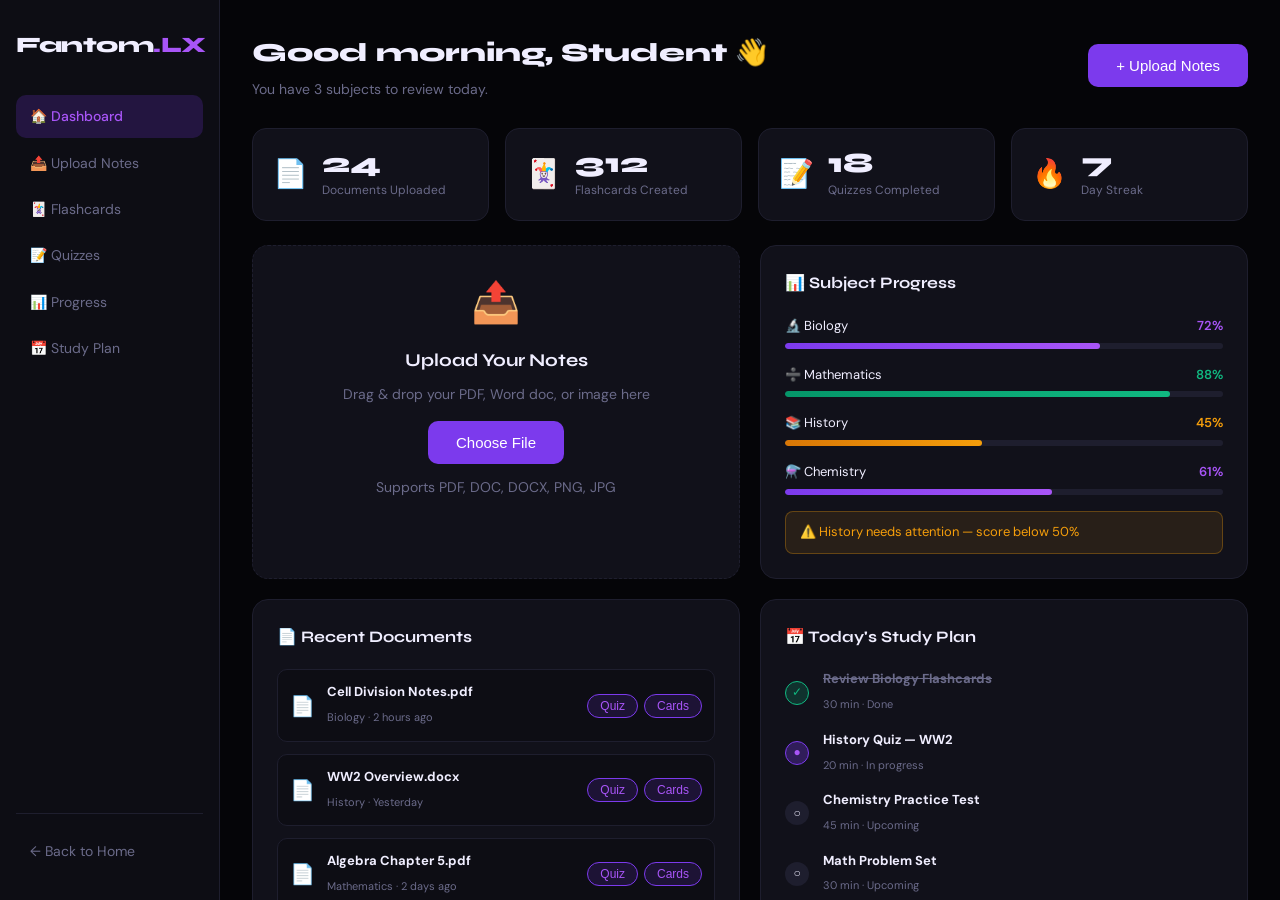
==== dashboard.html @ 014b1db8 "add website files" ====
<!DOCTYPE html>
<html lang="en">
<head>
<meta charset="UTF-8"/>
<meta name="viewport" content="width=device-width, initial-scale=1.0"/>
<title>Fantom.LX — Dashboard</title>
<link href="https://fonts.googleapis.com/css2?family=Syne:wght@400;600;700;800&family=DM+Sans:wght@300;400;500&display=swap" rel="stylesheet"/>
<link rel="stylesheet" href="style.css"/>
<link rel="stylesheet" href="dashboard.css"/>
</head>
<body class="dash-body">

<div class="dash-layout">

  <!-- SIDEBAR -->
  <aside class="dash-sidebar">
    <div class="nav-logo" style="padding:0 0 32px">Fantom<span>.LX</span></div>
    <nav class="dash-nav">
      <a href="#" class="dash-nav-item active">🏠 Dashboard</a>
      <a href="#" class="dash-nav-item">📤 Upload Notes</a>
      <a href="#" class="dash-nav-item">🃏 Flashcards</a>
      <a href="#" class="dash-nav-item">📝 Quizzes</a>
      <a href="#" class="dash-nav-item">📊 Progress</a>
      <a href="#" class="dash-nav-item">📅 Study Plan</a>
    </nav>
    <div class="sidebar-bottom">
      <a href="index.html" class="dash-nav-item">← Back to Home</a>
    </div>
  </aside>

  <!-- MAIN -->
  <main class="dash-main">
    <div class="dash-header">
      <div>
        <h1 class="dash-title">Good morning, Student 👋</h1>
        <p class="dash-sub">You have 3 subjects to review today.</p>
      </div>
      <button class="btn-primary" id="uploadBtn">+ Upload Notes</button>
    </div>

    <!-- STATS ROW -->
    <div class="dash-stats">
      <div class="dash-stat-card">
        <div class="dash-stat-icon">📄</div>
        <div>
          <div class="dash-stat-val">24</div>
          <div class="dash-stat-label">Documents Uploaded</div>
        </div>
      </div>
      <div class="dash-stat-card">
        <div class="dash-stat-icon">🃏</div>
        <div>
          <div class="dash-stat-val">312</div>
          <div class="dash-stat-label">Flashcards Created</div>
        </div>
      </div>
      <div class="dash-stat-card">
        <div class="dash-stat-icon">📝</div>
        <div>
          <div class="dash-stat-val">18</div>
          <div class="dash-stat-label">Quizzes Completed</div>
        </div>
      </div>
      <div class="dash-stat-card">
        <div class="dash-stat-icon">🔥</div>
        <div>
          <div class="dash-stat-val">7</div>
          <div class="dash-stat-label">Day Streak</div>
        </div>
      </div>
    </div>

    <div class="dash-grid">

      <!-- UPLOAD AREA -->
      <div class="dash-card upload-area" id="dropZone">
        <div class="upload-icon">📤</div>
        <h3>Upload Your Notes</h3>
        <p>Drag & drop your PDF, Word doc, or image here</p>
        <button class="btn-primary" onclick="document.getElementById('fileInput').click()">Choose File</button>
        <input type="file" id="fileInput" accept=".pdf,.doc,.docx,.png,.jpg" style="display:none"/>
        <p class="upload-note">Supports PDF, DOC, DOCX, PNG, JPG</p>
      </div>

      <!-- SUBJECT PROGRESS -->
      <div class="dash-card">
        <h3 class="card-title">📊 Subject Progress</h3>
        <div class="subject-progress">
          <div class="subj-row">
            <div class="subj-info"><span>🔬 Biology</span><span class="subj-pct">72%</span></div>
            <div class="progress-bar"><div style="width:72%;background:linear-gradient(90deg,#7c3aed,#a855f7)"></div></div>
          </div>
          <div class="subj-row">
            <div class="subj-info"><span>➗ Mathematics</span><span class="subj-pct good">88%</span></div>
            <div class="progress-bar"><div style="width:88%;background:linear-gradient(90deg,#059669,#10b981)"></div></div>
          </div>
          <div class="subj-row">
            <div class="subj-info"><span>📚 History</span><span class="subj-pct warn">45%</span></div>
            <div class="progress-bar"><div style="width:45%;background:linear-gradient(90deg,#d97706,#f59e0b)"></div></div>
          </div>
          <div class="subj-row">
            <div class="subj-info"><span>⚗️ Chemistry</span><span class="subj-pct">61%</span></div>
            <div class="progress-bar"><div style="width:61%;background:linear-gradient(90deg,#7c3aed,#a855f7)"></div></div>
          </div>
        </div>
        <div class="weak-alert">⚠️ History needs attention — score below 50%</div>
      </div>

      <!-- RECENT DOCS -->
      <div class="dash-card">
        <h3 class="card-title">📄 Recent Documents</h3>
        <div class="doc-list">
          <div class="doc-item">
            <div class="doc-icon">📄</div>
            <div class="doc-info"><strong>Cell Division Notes.pdf</strong><small>Biology · 2 hours ago</small></div>
            <div class="doc-actions"><button class="pill-btn">Quiz</button><button class="pill-btn">Cards</button></div>
          </div>
          <div class="doc-item">
            <div class="doc-icon">📄</div>
            <div class="doc-info"><strong>WW2 Overview.docx</strong><small>History · Yesterday</small></div>
            <div class="doc-actions"><button class="pill-btn">Quiz</button><button class="pill-btn">Cards</button></div>
          </div>
          <div class="doc-item">
            <div class="doc-icon">📄</div>
            <div class="doc-info"><strong>Algebra Chapter 5.pdf</strong><small>Mathematics · 2 days ago</small></div>
            <div class="doc-actions"><button class="pill-btn">Quiz</button><button class="pill-btn">Cards</button></div>
          </div>
        </div>
      </div>

      <!-- TODAY'S PLAN -->
      <div class="dash-card">
        <h3 class="card-title">📅 Today's Study Plan</h3>
        <div class="plan-list">
          <div class="plan-item done">
            <div class="plan-check">✓</div>
            <div><strong>Review Biology Flashcards</strong><small>30 min · Done</small></div>
          </div>
          <div class="plan-item active">
            <div class="plan-check active">●</div>
            <div><strong>History Quiz — WW2</strong><small>20 min · In progress</small></div>
          </div>
          <div class="plan-item">
            <div class="plan-check">○</div>
            <div><strong>Chemistry Practice Test</strong><small>45 min · Upcoming</small></div>
          </div>
          <div class="plan-item">
            <div class="plan-check">○</div>
            <div><strong>Math Problem Set</strong><small>30 min · Upcoming</small></div>
          </div>
        </div>
      </div>

    </div>
  </main>
</div>

<!-- UPLOAD MODAL -->
<div class="modal-overlay" id="modalOverlay">
  <div class="modal">
    <div class="modal-header">
      <h3>Processing Your Notes</h3>
      <button class="modal-close" id="modalClose">✕</button>
    </div>
    <div class="modal-body">
      <div class="processing-step done">✓ File uploaded successfully</div>
      <div class="processing-step done">✓ Text extracted</div>
      <div class="processing-step active">⟳ Generating AI summary...</div>
      <div class="processing-step">○ Creating flashcards</div>
      <div class="processing-step">○ Building quiz questions</div>
      <div class="processing-step">○ Updating progress tracker</div>
    </div>
  </div>
</div>

<script src="script.js"></script>
</body>
</html>
---- style.css ----
/* =============================================
   FANTOM.LX — style.css
   Edit colors, fonts, spacing here
   ============================================= */

:root {
  --black: #050508;
  --dark: #0d0d14;
  --card: #11111a;
  --border: #1e1e2e;
  --purple: #7c3aed;
  --purple-light: #a855f7;
  --purple-glow: rgba(124, 58, 237, 0.3);
  --white: #f0eeff;
  --gray: #6b6b8a;
  --font-display: 'Syne', sans-serif;
  --font-body: 'DM Sans', sans-serif;
}

* { box-sizing: border-box; margin: 0; padding: 0; }
html { scroll-behavior: smooth; }

body {
  background: var(--black);
  color: var(--white);
  font-family: var(--font-body);
  font-size: 16px;
  line-height: 1.6;
  overflow-x: hidden;
}

/* ---- NAVBAR ---- */
.navbar {
  position: fixed;
  top: 0; left: 0; right: 0;
  z-index: 100;
  display: flex;
  align-items: center;
  padding: 18px 6%;
  background: rgba(5,5,8,0.85);
  backdrop-filter: blur(12px);
  border-bottom: 1px solid var(--border);
}
.nav-logo {
  font-family: var(--font-display);
  font-size: 22px;
  font-weight: 800;
  color: var(--white);
  text-decoration: none;
  letter-spacing: -0.5px;
}
.nav-logo span { color: var(--purple-light); }
.nav-links {
  display: flex;
  list-style: none;
  gap: 32px;
  margin-left: 48px;
}
.nav-links a {
  color: var(--gray);
  text-decoration: none;
  font-size: 14px;
  transition: color 0.2s;
}
.nav-links a:hover { color: var(--white); }
.nav-cta {
  margin-left: auto;
  background: var(--purple);
  color: #fff;
  text-decoration: none;
  padding: 9px 22px;
  border-radius: 8px;
  font-size: 14px;
  font-weight: 500;
  transition: background 0.2s;
}
.nav-cta:hover { background: var(--purple-light); }
.nav-toggle { display: none; cursor: pointer; font-size: 22px; margin-left: auto; }

/* ---- HERO ---- */
.hero {
  min-height: 100vh;
  display: flex;
  align-items: center;
  padding: 120px 6% 80px;
  position: relative;
  overflow: hidden;
  gap: 60px;
}
.hero-bg { position: absolute; inset: 0; pointer-events: none; }
.orb {
  position: absolute;
  border-radius: 50%;
  filter: blur(80px);
  opacity: 0.35;
}
.orb1 {
  width: 500px; height: 500px;
  background: var(--purple);
  top: -100px; left: -100px;
  animation: float 8s ease-in-out infinite;
}
.orb2 {
  width: 400px; height: 400px;
  background: #1a0a3d;
  bottom: -50px; right: 10%;
  animation: float 10s ease-in-out infinite reverse;
}
@keyframes float { 0%,100%{transform:translateY(0)} 50%{transform:translateY(-30px)} }
.grid-overlay {
  position: absolute; inset: 0;
  background-image: linear-gradient(var(--border) 1px, transparent 1px),
                    linear-gradient(90deg, var(--border) 1px, transparent 1px);
  background-size: 60px 60px;
  opacity: 0.3;
}
.hero-content { flex: 1; position: relative; z-index: 1; max-width: 560px; }
.hero-badge {
  display: inline-block;
  background: rgba(124,58,237,0.15);
  border: 1px solid var(--purple);
  color: var(--purple-light);
  padding: 6px 16px;
  border-radius: 20px;
  font-size: 13px;
  font-weight: 500;
  margin-bottom: 24px;
  animation: fadeUp 0.6s ease both;
}
.hero-title {
  font-family: var(--font-display);
  font-size: clamp(42px, 6vw, 72px);
  font-weight: 800;
  line-height: 1.05;
  letter-spacing: -2px;
  margin-bottom: 24px;
  animation: fadeUp 0.6s 0.1s ease both;
}
.hero-title span { color: var(--purple-light); }
.hero-sub {
  font-size: 17px;
  color: var(--gray);
  line-height: 1.7;
  margin-bottom: 36px;
  animation: fadeUp 0.6s 0.2s ease both;
}
.hero-btns {
  display: flex;
  gap: 14px;
  flex-wrap: wrap;
  margin-bottom: 48px;
  animation: fadeUp 0.6s 0.3s ease both;
}
.btn-primary {
  background: var(--purple);
  color: #fff;
  text-decoration: none;
  padding: 13px 28px;
  border-radius: 10px;
  font-size: 15px;
  font-weight: 500;
  transition: all 0.2s;
  border: none;
  cursor: pointer;
  display: inline-block;
}
.btn-primary:hover { background: var(--purple-light); transform: translateY(-2px); box-shadow: 0 8px 30px var(--purple-glow); }
.btn-primary.large { padding: 16px 36px; font-size: 17px; }
.btn-primary.full { width: 100%; text-align: center; }
.btn-ghost {
  background: transparent;
  color: var(--white);
  text-decoration: none;
  padding: 13px 28px;
  border-radius: 10px;
  font-size: 15px;
  font-weight: 500;
  border: 1px solid var(--border);
  transition: all 0.2s;
  display: inline-block;
  cursor: pointer;
}
.btn-ghost:hover { border-color: var(--purple); color: var(--purple-light); }
.btn-ghost.full { width: 100%; text-align: center; }
.hero-stats {
  display: flex;
  align-items: center;
  gap: 24px;
  animation: fadeUp 0.6s 0.4s ease both;
}
.stat { font-size: 14px; color: var(--gray); }
.stat span { display: block; font-family: var(--font-display); font-size: 24px; font-weight: 700; color: var(--white); }
.stat-div { width: 1px; height: 40px; background: var(--border); }

/* Hero Visual */
.hero-visual {
  flex: 1;
  position: relative;
  height: 480px;
  z-index: 1;
  animation: fadeUp 0.8s 0.3s ease both;
}
.card-float {
  position: absolute;
  background: var(--card);
  border: 1px solid var(--border);
  border-radius: 14px;
  padding: 14px 18px;
  display: flex;
  align-items: center;
  gap: 12px;
  font-size: 13px;
  backdrop-filter: blur(10px);
  box-shadow: 0 20px 60px rgba(0,0,0,0.4);
}
.card1 { top: 20px; left: 0; width: 240px; animation: floatCard 6s ease-in-out infinite; }
.card2 { top: 100px; right: 20px; width: 210px; animation: floatCard 7s ease-in-out infinite 1s; }
.card3 { bottom: 120px; left: 20px; width: 200px; animation: floatCard 5s ease-in-out infinite 0.5s; }
@keyframes floatCard { 0%,100%{transform:translateY(0)} 50%{transform:translateY(-10px)} }
.card-icon { font-size: 22px; }
.card-text strong { display: block; color: var(--white); }
.card-text small { color: var(--gray); }
.card-bar { width: 100%; height: 4px; background: var(--border); border-radius: 2px; margin-top: 8px; }
.card-bar-fill { height: 100%; width: 65%; background: linear-gradient(90deg, var(--purple), var(--purple-light)); border-radius: 2px; animation: grow 2s ease infinite alternate; }
@keyframes grow { from{width:30%} to{width:80%} }
.phone-mock {
  position: absolute;
  bottom: 0; right: 0;
  width: 220px;
  background: var(--card);
  border: 1px solid var(--border);
  border-radius: 24px;
  padding: 20px 16px;
  box-shadow: 0 30px 80px rgba(0,0,0,0.5), 0 0 0 6px rgba(124,58,237,0.1);
}
.phone-header { font-family: var(--font-display); font-size: 14px; font-weight: 700; margin-bottom: 14px; color: var(--white); }
.phone-item { padding: 8px 12px; border-radius: 8px; font-size: 13px; color: var(--gray); margin-bottom: 4px; cursor: pointer; transition: all 0.2s; }
.phone-item.active { background: rgba(124,58,237,0.2); color: var(--purple-light); font-weight: 500; }
.phone-progress { margin-top: 14px; }
.progress-label { display: flex; justify-content: space-between; font-size: 11px; color: var(--gray); margin-bottom: 5px; margin-top: 10px; }
.progress-label span { color: var(--purple-light); }
.progress-bar { height: 5px; background: var(--border); border-radius: 3px; overflow: hidden; }
.progress-bar div { height: 100%; background: linear-gradient(90deg, var(--purple), var(--purple-light)); border-radius: 3px; transition: width 1s ease; }

/* ---- SECTIONS SHARED ---- */
section { padding: 100px 6%; }
.section-label {
  font-size: 13px;
  color: var(--purple-light);
  font-weight: 600;
  letter-spacing: 0.1em;
  text-transform: uppercase;
  margin-bottom: 16px;
}
.section-title {
  font-family: var(--font-display);
  font-size: clamp(32px, 4vw, 52px);
  font-weight: 800;
  line-height: 1.1;
  letter-spacing: -1.5px;
  margin-bottom: 60px;
}

/* ---- FEATURES ---- */
.features { background: var(--dark); }
.features-grid {
  display: grid;
  grid-template-columns: repeat(auto-fit, minmax(280px, 1fr));
  gap: 20px;
}
.feature-card {
  background: var(--card);
  border: 1px solid var(--border);
  border-radius: 16px;
  padding: 28px;
  transition: all 0.3s;
  position: relative;
  overflow: hidden;
}
.feature-card:hover { border-color: var(--purple); transform: translateY(-4px); box-shadow: 0 20px 50px rgba(0,0,0,0.3); }
.feature-card.featured { border-color: var(--purple); background: rgba(124,58,237,0.08); }
.feature-badge {
  display: inline-block;
  background: var(--purple);
  color: #fff;
  font-size: 11px;
  font-weight: 600;
  padding: 3px 10px;
  border-radius: 20px;
  margin-bottom: 14px;
}
.feature-icon { font-size: 32px; margin-bottom: 16px; }
.feature-card h3 { font-family: var(--font-display); font-size: 18px; font-weight: 700; margin-bottom: 10px; }
.feature-card p { color: var(--gray); font-size: 14px; line-height: 1.7; }

/* ---- HOW IT WORKS ---- */
.how { background: var(--black); }
.steps {
  display: flex;
  align-items: flex-start;
  gap: 20px;
  flex-wrap: wrap;
}
.step {
  flex: 1;
  min-width: 220px;
  background: var(--card);
  border: 1px solid var(--border);
  border-radius: 16px;
  padding: 32px 28px;
  transition: border-color 0.3s;
}
.step:hover { border-color: var(--purple); }
.step-num {
  font-family: var(--font-display);
  font-size: 48px;
  font-weight: 800;
  color: rgba(124,58,237,0.25);
  line-height: 1;
  margin-bottom: 20px;
}
.step h3 { font-family: var(--font-display); font-size: 20px; font-weight: 700; margin-bottom: 12px; }
.step p { color: var(--gray); font-size: 14px; line-height: 1.7; }
.step-arrow {
  font-size: 28px;
  color: var(--purple);
  margin-top: 60px;
  flex-shrink: 0;
}

/* ---- SUBJECTS ---- */
.subjects { background: var(--dark); text-align: center; }
.subjects .section-title { text-align: center; }
.subjects-grid {
  display: flex;
  flex-wrap: wrap;
  gap: 12px;
  justify-content: center;
}
.subject-tag {
  background: var(--card);
  border: 1px solid var(--border);
  border-radius: 30px;
  padding: 10px 20px;
  font-size: 14px;
  font-weight: 500;
  transition: all 0.2s;
  cursor: default;
}
.subject-tag:hover { border-color: var(--purple); color: var(--purple-light); background: rgba(124,58,237,0.1); }

/* ---- PRICING ---- */
.pricing { background: var(--black); }
.pricing-grid {
  display: grid;
  grid-template-columns: repeat(auto-fit, minmax(260px, 1fr));
  gap: 24px;
  max-width: 900px;
}
.price-card {
  background: var(--card);
  border: 1px solid var(--border);
  border-radius: 20px;
  padding: 32px;
  position: relative;
  transition: border-color 0.3s;
}
.price-card:hover { border-color: var(--purple); }
.price-card.popular { border-color: var(--purple); background: rgba(124,58,237,0.06); }
.popular-badge {
  position: absolute;
  top: -12px; left: 50%;
  transform: translateX(-50%);
  background: var(--purple);
  color: #fff;
  font-size: 11px;
  font-weight: 700;
  padding: 4px 16px;
  border-radius: 20px;
  white-space: nowrap;
}
.price-name { font-family: var(--font-display); font-size: 20px; font-weight: 700; margin-bottom: 8px; }
.price-amount { font-family: var(--font-display); font-size: 48px; font-weight: 800; color: var(--purple-light); line-height: 1; margin-bottom: 28px; }
.price-amount span { font-size: 18px; color: var(--gray); }
.price-features { list-style: none; margin-bottom: 28px; }
.price-features li { padding: 8px 0; border-bottom: 1px solid var(--border); font-size: 14px; }
.price-features li.muted { color: var(--gray); }

/* ---- CTA ---- */
.cta {
  background: var(--dark);
  text-align: center;
  position: relative;
  overflow: hidden;
}
.cta-orb {
  position: absolute;
  width: 600px; height: 600px;
  background: var(--purple);
  border-radius: 50%;
  filter: blur(120px);
  opacity: 0.15;
  top: 50%; left: 50%;
  transform: translate(-50%, -50%);
  pointer-events: none;
}
.cta h2 {
  font-family: var(--font-display);
  font-size: clamp(32px, 5vw, 56px);
  font-weight: 800;
  letter-spacing: -1.5px;
  margin-bottom: 16px;
  position: relative;
}
.cta p { color: var(--gray); font-size: 17px; margin-bottom: 36px; position: relative; }

/* ---- FOOTER ---- */
.footer { background: var(--black); border-top: 1px solid var(--border); padding: 60px 6% 30px; }
.footer-top { display: flex; gap: 60px; flex-wrap: wrap; margin-bottom: 48px; }
.footer-brand { flex: 1; min-width: 200px; }
.footer-brand p { color: var(--gray); font-size: 14px; margin-top: 12px; max-width: 240px; line-height: 1.7; }
.footer-links { display: flex; gap: 60px; flex-wrap: wrap; }
.footer-col { display: flex; flex-direction: column; gap: 12px; }
.footer-col h4 { font-family: var(--font-display); font-size: 14px; font-weight: 700; margin-bottom: 4px; }
.footer-col a { color: var(--gray); text-decoration: none; font-size: 14px; transition: color 0.2s; }
.footer-col a:hover { color: var(--purple-light); }
.footer-bottom { border-top: 1px solid var(--border); padding-top: 24px; color: var(--gray); font-size: 13px; }

/* ---- ANIMATIONS ---- */
@keyframes fadeUp {
  from { opacity: 0; transform: translateY(24px); }
  to { opacity: 1; transform: translateY(0); }
}
.reveal { opacity: 0; transform: translateY(30px); transition: all 0.7s ease; }
.reveal.visible { opacity: 1; transform: translateY(0); }

/* ---- RESPONSIVE ---- */
@media (max-width: 768px) {
  .nav-links { display: none; }
  .nav-toggle { display: block; }
  .nav-cta { display: none; }
  .hero { flex-direction: column; padding-top: 100px; }
  .hero-visual { width: 100%; height: 300px; }
  .phone-mock { right: 0; bottom: 0; width: 180px; }
  .card1, .card2, .card3 { display: none; }
  .steps { flex-direction: column; }
  .step-arrow { transform: rotate(90deg); margin: 0 auto; }
  .pricing-grid { grid-template-columns: 1fr; }
  .footer-top { flex-direction: column; gap: 32px; }
}
---- dashboard.css ----
/* DASHBOARD STYLES */
.dash-body { background: var(--black); overflow: hidden; height: 100vh; }
.dash-layout { display: flex; height: 100vh; }
.dash-sidebar { width: 220px; background: var(--dark); border-right: 1px solid var(--border); padding: 28px 16px; display: flex; flex-direction: column; flex-shrink: 0; }
.dash-nav { display: flex; flex-direction: column; gap: 4px; flex: 1; }
.dash-nav-item { display: flex; align-items: center; gap: 10px; padding: 10px 14px; border-radius: 10px; color: var(--gray); text-decoration: none; font-size: 14px; transition: all 0.2s; }
.dash-nav-item:hover { background: rgba(124,58,237,0.1); color: var(--white); }
.dash-nav-item.active { background: rgba(124,58,237,0.2); color: var(--purple-light); font-weight: 500; }
.sidebar-bottom { border-top: 1px solid var(--border); padding-top: 16px; }
.dash-main { flex: 1; overflow-y: auto; padding: 32px; }
.dash-header { display: flex; align-items: center; justify-content: space-between; margin-bottom: 28px; }
.dash-title { font-family: var(--font-display); font-size: 26px; font-weight: 800; }
.dash-sub { color: var(--gray); font-size: 14px; margin-top: 4px; }
.dash-stats { display: grid; grid-template-columns: repeat(4, 1fr); gap: 16px; margin-bottom: 24px; }
.dash-stat-card { background: var(--card); border: 1px solid var(--border); border-radius: 14px; padding: 20px; display: flex; align-items: center; gap: 14px; transition: border-color 0.2s; }
.dash-stat-card:hover { border-color: var(--purple); }
.dash-stat-icon { font-size: 28px; }
.dash-stat-val { font-family: var(--font-display); font-size: 28px; font-weight: 800; line-height: 1; }
.dash-stat-label { font-size: 12px; color: var(--gray); margin-top: 4px; }
.dash-grid { display: grid; grid-template-columns: 1fr 1fr; gap: 20px; }
.dash-card { background: var(--card); border: 1px solid var(--border); border-radius: 16px; padding: 24px; }
.card-title { font-family: var(--font-display); font-size: 16px; font-weight: 700; margin-bottom: 20px; }
.upload-area { text-align: center; border-style: dashed; cursor: pointer; transition: border-color 0.2s; }
.upload-area:hover, .upload-area.dragover { border-color: var(--purple); background: rgba(124,58,237,0.05); }
.upload-icon { font-size: 40px; margin-bottom: 12px; }
.upload-area h3 { font-family: var(--font-display); font-size: 18px; margin-bottom: 8px; }
.upload-area p { color: var(--gray); font-size: 14px; margin-bottom: 16px; }
.upload-note { font-size: 12px; color: var(--gray); margin-top: 12px; }
.subject-progress { display: flex; flex-direction: column; gap: 16px; }
.subj-row { display: flex; flex-direction: column; gap: 6px; }
.subj-info { display: flex; justify-content: space-between; font-size: 13px; }
.subj-pct { font-weight: 600; color: var(--purple-light); }
.subj-pct.good { color: #10b981; }
.subj-pct.warn { color: #f59e0b; }
.progress-bar { height: 6px; background: var(--border); border-radius: 3px; overflow: hidden; }
.progress-bar div { height: 100%; border-radius: 3px; }
.weak-alert { background: rgba(245,158,11,0.1); border: 1px solid rgba(245,158,11,0.3); border-radius: 8px; padding: 10px 14px; font-size: 13px; color: #f59e0b; margin-top: 16px; }
.doc-list { display: flex; flex-direction: column; gap: 12px; }
.doc-item { display: flex; align-items: center; gap: 12px; padding: 12px; background: var(--dark); border-radius: 10px; border: 1px solid var(--border); }
.doc-icon { font-size: 20px; }
.doc-info { flex: 1; }
.doc-info strong { display: block; font-size: 13px; }
.doc-info small { color: var(--gray); font-size: 11px; }
.doc-actions { display: flex; gap: 6px; }
.pill-btn { background: rgba(124,58,237,0.15); border: 1px solid var(--purple); color: var(--purple-light); border-radius: 20px; padding: 4px 12px; font-size: 12px; cursor: pointer; transition: all 0.2s; }
.pill-btn:hover { background: var(--purple); color: #fff; }
.plan-list { display: flex; flex-direction: column; gap: 14px; }
.plan-item { display: flex; align-items: center; gap: 14px; }
.plan-check { width: 24px; height: 24px; border-radius: 50%; background: var(--border); display: flex; align-items: center; justify-content: center; font-size: 12px; flex-shrink: 0; }
.plan-item.done .plan-check { background: rgba(16,185,129,0.2); color: #10b981; border: 1px solid #10b981; }
.plan-check.active { background: rgba(124,58,237,0.3); color: var(--purple-light); border: 1px solid var(--purple); animation: pulse 2s infinite; }
@keyframes pulse { 0%,100%{opacity:1} 50%{opacity:0.5} }
.plan-item strong { display: block; font-size: 13px; }
.plan-item small { color: var(--gray); font-size: 11px; }
.plan-item.done strong { text-decoration: line-through; color: var(--gray); }
.modal-overlay { position: fixed; inset: 0; background: rgba(0,0,0,0.7); backdrop-filter: blur(4px); display: none; align-items: center; justify-content: center; z-index: 999; }
.modal-overlay.visible { display: flex; }
.modal { background: var(--card); border: 1px solid var(--border); border-radius: 20px; padding: 32px; width: 400px; }
.modal-header { display: flex; justify-content: space-between; align-items: center; margin-bottom: 24px; }
.modal-header h3 { font-family: var(--font-display); font-size: 18px; font-weight: 700; }
.modal-close { background: none; border: none; color: var(--gray); font-size: 18px; cursor: pointer; }
.processing-step { padding: 12px 0; border-bottom: 1px solid var(--border); font-size: 14px; color: var(--gray); display: flex; align-items: center; gap: 10px; }
.processing-step.done { color: #10b981; }
.processing-step.active { color: var(--purple-light); animation: pulse 1.5s infinite; }
.processing-step:last-child { border-bottom: none; }
@media (max-width: 900px) {
  .dash-stats { grid-template-columns: repeat(2,1fr); }
  .dash-grid { grid-template-columns: 1fr; }
  .dash-sidebar { display: none; }
}
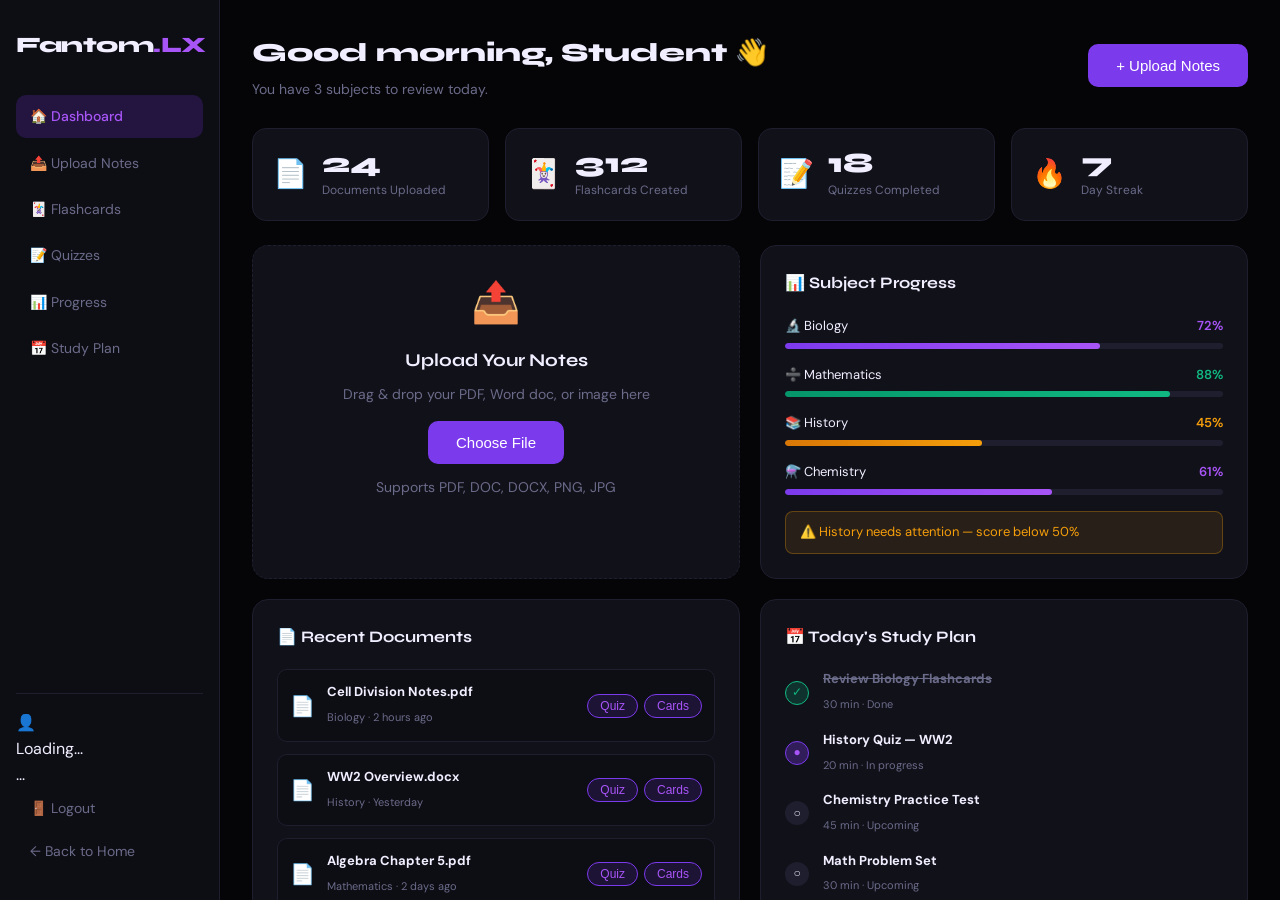
==== commit 5eaa5a95: "PK Bot: update dashboard.html" ====
--- a/dashboard.html
+++ b/dashboard.html
@@ -24,6 +24,14 @@
       <a href="#" class="dash-nav-item">📅 Study Plan</a>
     </nav>
     <div class="sidebar-bottom">
+      <div class="user-profile">
+        <div class="user-avatar" id="userAvatar">👤</div>
+        <div class="user-info">
+          <div class="user-name" id="userName">Loading...</div>
+          <div class="user-email" id="userEmail">...</div>
+        </div>
+      </div>
+      <a href="#" class="dash-nav-item logout-btn" id="logoutBtn">🚪 Logout</a>
       <a href="index.html" class="dash-nav-item">← Back to Home</a>
     </div>
   </aside>
@@ -32,7 +40,7 @@
   <main class="dash-main">
     <div class="dash-header">
       <div>
-        <h1 class="dash-title">Good morning, Student 👋</h1>
+        <h1 class="dash-title welcome-message">Good morning, Student 👋</h1>
         <p class="dash-sub">You have 3 subjects to review today.</p>
       </div>
       <button class="btn-primary" id="uploadBtn">+ Upload Notes</button>
@@ -173,6 +181,8 @@
   </div>
 </div>
 
+<script src="auth.js"></script>
+<script src="dashboard-auth.js"></script>
 <script src="script.js"></script>
 </body>
 </html>
